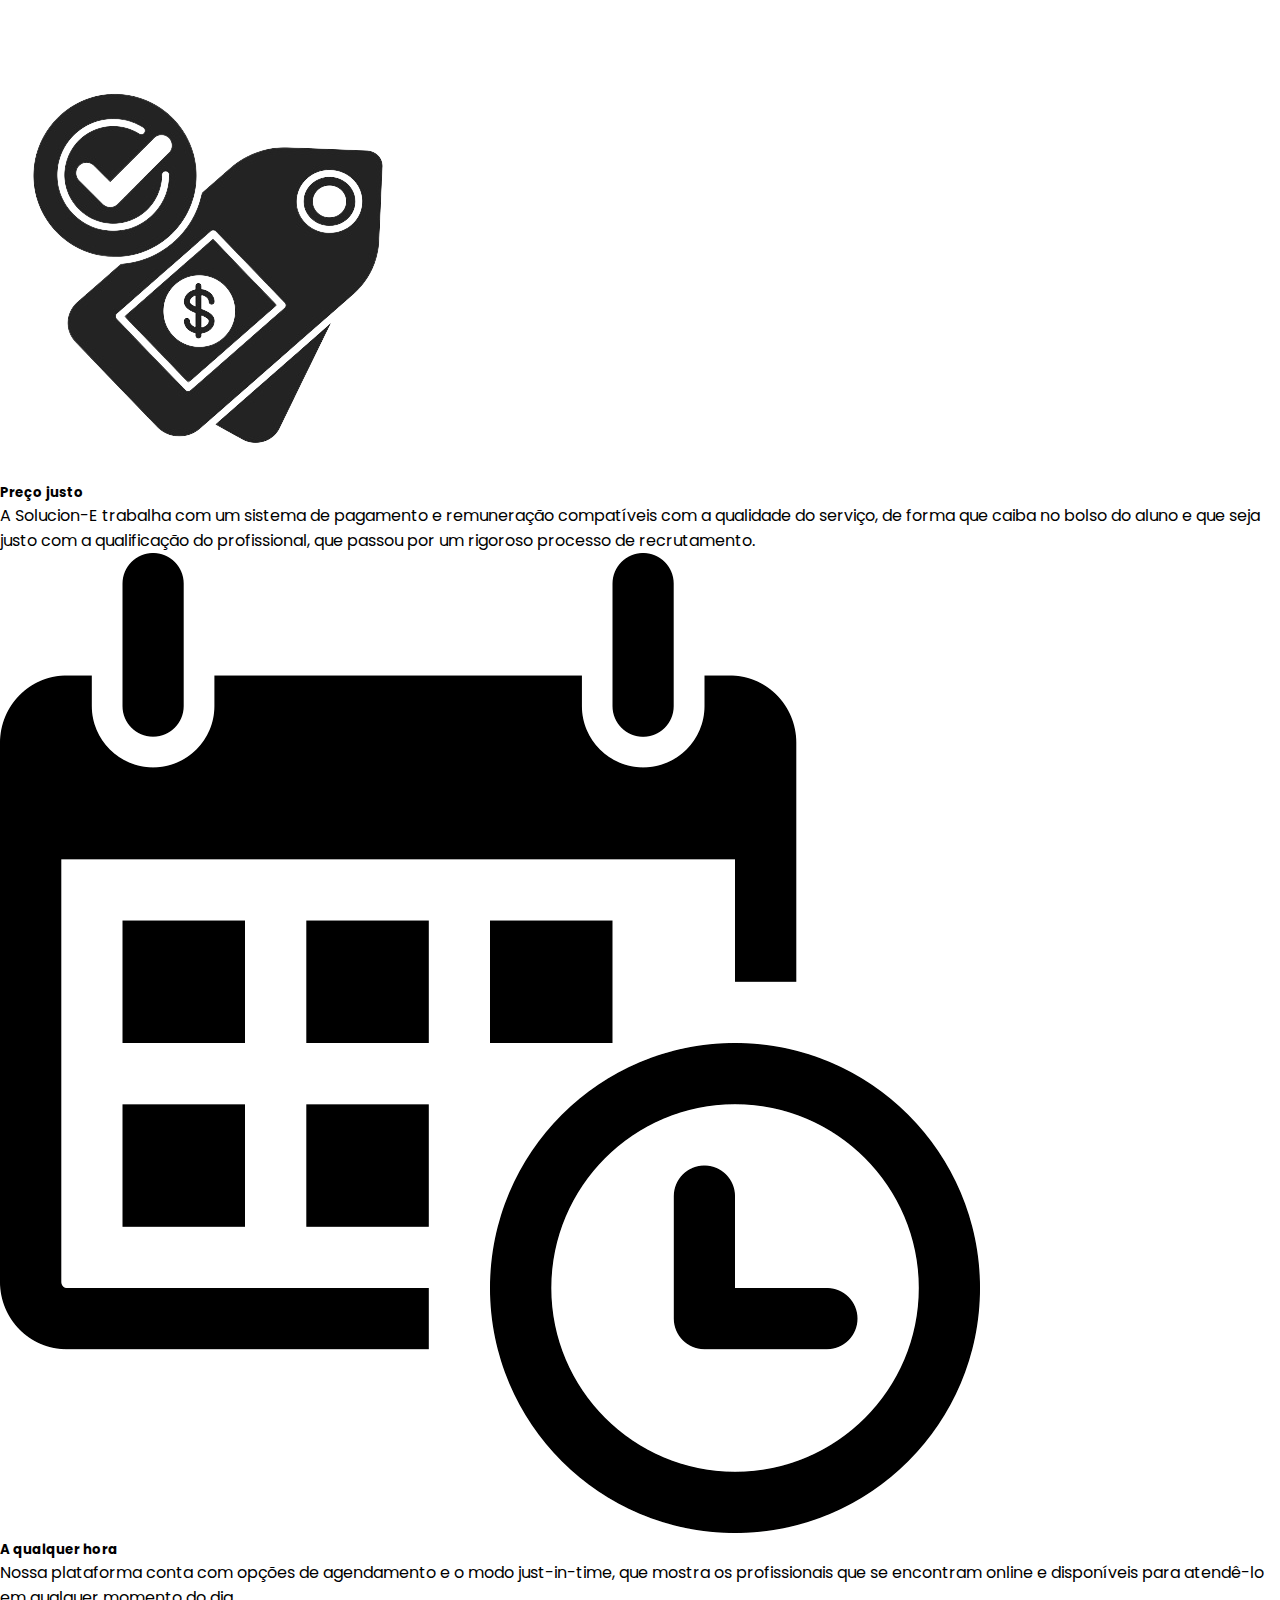
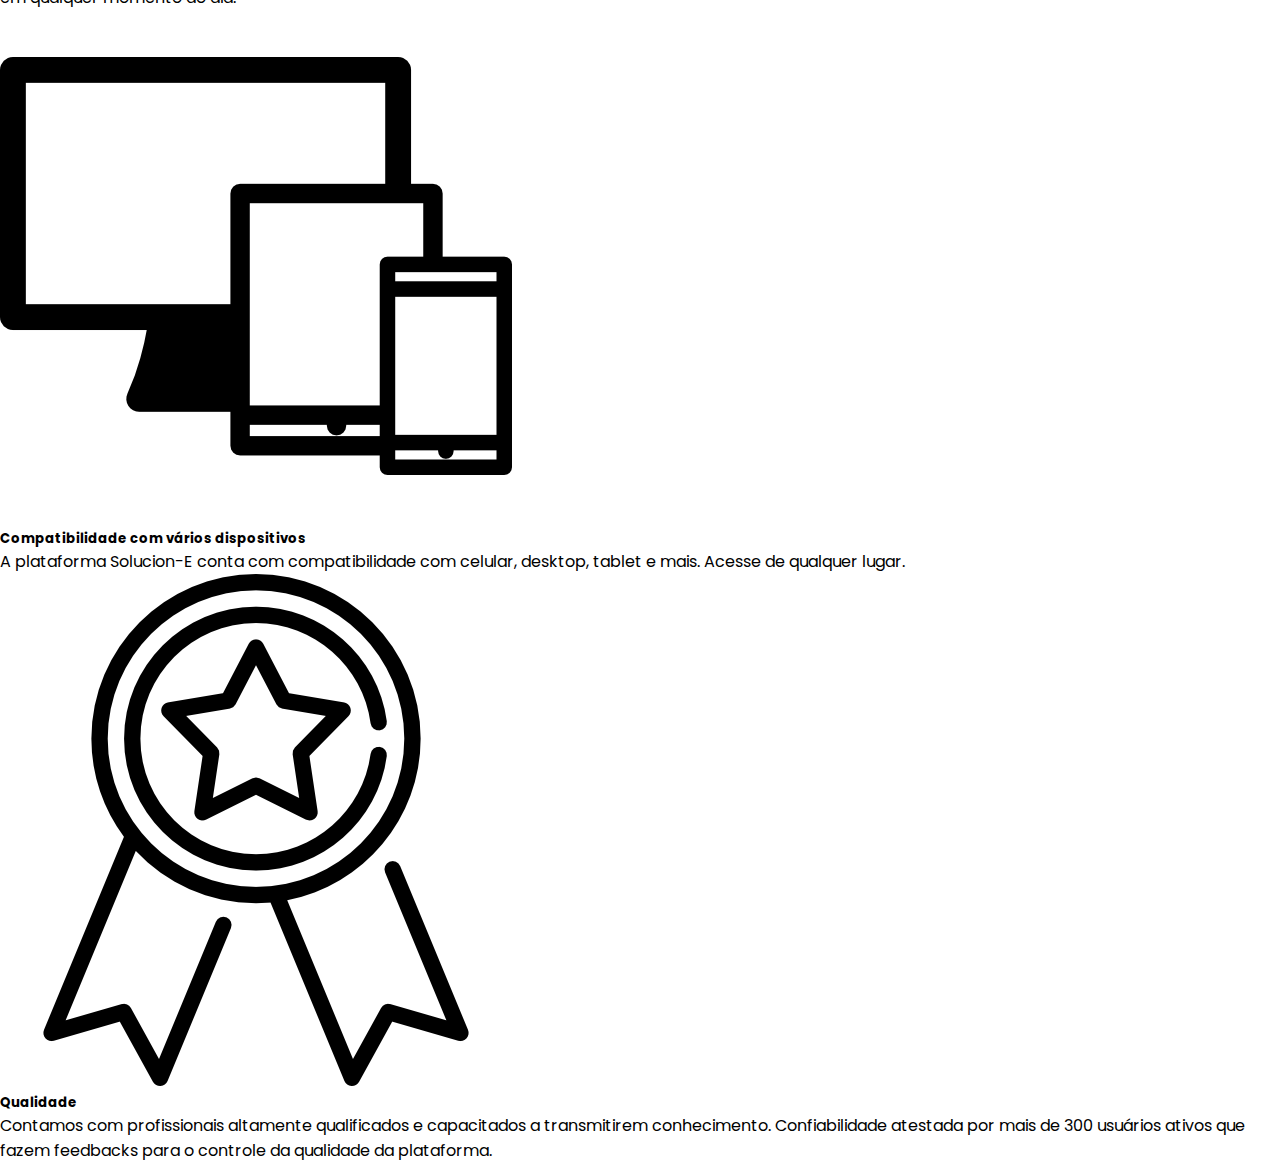
==== servicos.html @ 0e7aa6a8 "Merge pull request #4 from bruxvr/Bruna" ====
<!DOCTYPE html>
<html lang="pt-br">
<head>
    <meta charset="UTF-8">
    <meta http-equiv="X-UA-Compatible" content="IE=edge">
    <meta name="viewport" content="width=device-width, initial-scale=1.0">
    <link href="https://cdn.jsdelivr.net/npm/bootstrap@5.2.0-beta1/dist/css/bootstrap.min.css" rel="stylesheet" integrity="sha384-0evHe/X+R7YkIZDRvuzKMRqM+OrBnVFBL6DOitfPri4tjfHxaWutUpFmBp4vmVor" crossorigin="anonymous">
    <link rel="stylesheet" href="style.css">
    <title>Solucion-E: serviços</title>
</head>
<body>
    <header>

    </header>
    <main>
        <div class="row row-cols-1 row-cols-md-4 g-4">
            <div class="col">
              <div class="card h-100">
                <img src="./assets/preço.png" class="card-img-top" alt="...">
                <div class="card-body">
                  <h5 class="card-title">Preço justo</h5>
                  <p class="card-text">A Solucion-E trabalha com um sistema de pagamento e remuneração compatíveis com a qualidade do serviço, de forma que caiba no bolso do aluno e que seja justo com a qualificação do profissional, que passou por um rigoroso processo de recrutamento.</p>
                </div>
              </div>
            </div>
            <div class="col">
              <div class="card h-100">
                <img src="./assets/tempo.png" class="card-img-top" alt="...">
                <div class="card-body">
                  <h5 class="card-title">A qualquer hora</h5>
                  <p class="card-text">Nossa plataforma conta com opções de agendamento e o modo just-in-time, que mostra os profissionais que se encontram online e disponíveis para atendê-lo em qualquer momento do dia.</p>
                </div>
              </div>
            </div>
            <div class="col">
              <div class="card h-100">
                <img src="./assets/dispositivos.png" class="card-img-top" alt="...">
                <div class="card-body">
                  <h5 class="card-title">Compatibilidade com vários dispositivos</h5>
                  <p class="card-text">A plataforma Solucion-E conta com compatibilidade com celular, desktop, tablet e mais. Acesse de qualquer lugar.</p>
                </div>
              </div>
            </div>
            <div class="col">
              <div class="card h-100">
                <img src="./assets/qualidade.png" class="card-img-top" alt="...">
                <div class="card-body">
                  <h5 class="card-title">Qualidade</h5>
                  <p class="card-text">Contamos com profissionais altamente qualificados e capacitados a transmitirem conhecimento. Confiabilidade atestada por mais de 300 usuários ativos que fazem feedbacks para o controle da qualidade da plataforma.</p>
                </div>
              </div>
            </div>
          </div>
    </main>


    <footer>
    <script src="https://cdn.jsdelivr.net/npm/bootstrap@5.2.0-beta1/dist/js/bootstrap.bundle.min.js" integrity="sha384-pprn3073KE6tl6bjs2QrFaJGz5/SUsLqktiwsUTF55Jfv3qYSDhgCecCxMW52nD2" crossorigin="anonymous"></script>
    </footer>
</body>
</html>
---- style.css ----
@import url('https://fonts.googleapis.com/css2?family=Oswald:wght@400;700&family=Poppins:wght@300;400;500;600;700;800;900&family=Zen+Loop&display=swap');

*{
    margin: 0;
    padding: 0;
    box-sizing: border-box;
    font-family: "Poppins", sans-serif;
}

section{
    position: relative;
    width: 100%;
    min-height: 100vh;
    display: flex;
    flex-direction: column;
    justify-content: flex-start;
    background: url(./imagens/fundobranco.png);
    background-size:cover ;
    background-position: center;
}

header{
    position: relative;
    top: 0;
    width: 100%;
    padding: 30px 100px;
    display: flex;
    justify-content: space-between;
    align-items: center;
}

header .logo{
    position: relative;
    color: #000;
    font-size: 30px;
    text-decoration: none;
    text-transform: uppercase;
    font-weight: 800;
    letter-spacing: 1px;
}

header .navegacao a{
    color: #000;
    text-decoration: none;
    font-weight: 500;
    letter-spacing: 1px;
    padding: 2px 15px;
}

header .navegacao a:not(:last-child){
    margin-right: 30px;
  }
  
  header .navegacao a:hover{
    background: #fff;
  }
  
  .conteudo{
    max-width: 650px;
    margin: 60px 100px;
  }
  
  .conteudo .informacao h2{
    color: #226A80;
    font-size: 55px;
    text-transform: uppercase;
    font-weight: 800;
    letter-spacing: 2px;
    line-height: 60px;
    margin-bottom: 30px;
  }

  .conteudo .informacao h2 span{
    color: #fff;
    font-size: 50px;
    font-weight: 600;
  }
  
  .conteudo .informacao p{
    font-size: 16px;
    font-weight: 500;
    margin-bottom: 40px;
  }
  
  .conteudo .informacao-btn{
    color: #fff;
    background: #226A80;
    text-decoration: none;
    text-transform: uppercase;
    font-weight: 700;
    letter-spacing: 2px;
    padding: 10px 20px;
    border-radius: 5px;
}
  
  .conteudo .informacao-btn:hover{
    background: #0C4F60;
  }
  
  .icons{
    display: flex;
    justify-content: center;
    align-items: center;
    margin: auto;
  }
  
  .icons a{
    position: relative;
    color: #111;
    font-size: 40px;
    transition: 0.3s;
    transition-property: transform;
  }
  
  .icons a:not(:last-child){
    margin-right: 60px;
  }
  
  .icons a:hover{
    transform: scale(1.5);
  }
  
  #check{
    z-index: 3;
    display: none;
  }
  
  /* Responsive CSS */
  
  @media (max-width: 960px){
    header .navigation{
      display: none;
    }
  
    label{
      display: block;
      font-size: 25px;
      cursor: pointer;
      transition: 0.3s;
      transition-property: color;
    }
  
    label:hover{
      color: #fff;
    }
  
    label .close-btn{
      display: none;
    }
  
    #check:checked ~ header .navigation{
      z-index: 2;
      position: fixed;
      top: 0;
      bottom: 0;
      left: 0;
      right: 0;
      background: rgba(114, 223, 255, 0.9);
      display: flex;
      flex-direction: column;
      justify-content: center;
      align-items: center;
    }
  
    #check:checked ~  header .navigation a{
      font-weight: 700;
      margin-right: 0;
      margin-bottom: 50px;
      letter-spacing: 2px;
    }
  
    #check:checked ~ header label .close-btn{
      z-index: 2;
      position: fixed;
      display: block;
    }
  
    #check:checked ~ header label .menu-btn{
      display: none;
    }
  
    label .menu-btn{
      position: absolute;
    }
  
    header .logo{
      position: absolute;
      bottom: -6px;
    }
  
    .content .info h2{
      font-size: 45px;
      line-height: 50px;
    }
  
    .content .info h2 span{
      font-size: 40px;
      font-weight: 600;
    }
  
    .content .info p{
      font-size: 14px;
    }
  }
  
  @media (max-width: 560px){
    .content .info h2{
      font-size: 35px;
      line-height: 40px;
    }
  
    .content .info h2 span{
      font-size: 30px;
      font-weight: 600;
    }
  
    .content .info p{
      font-size: 14px;
    }
  }
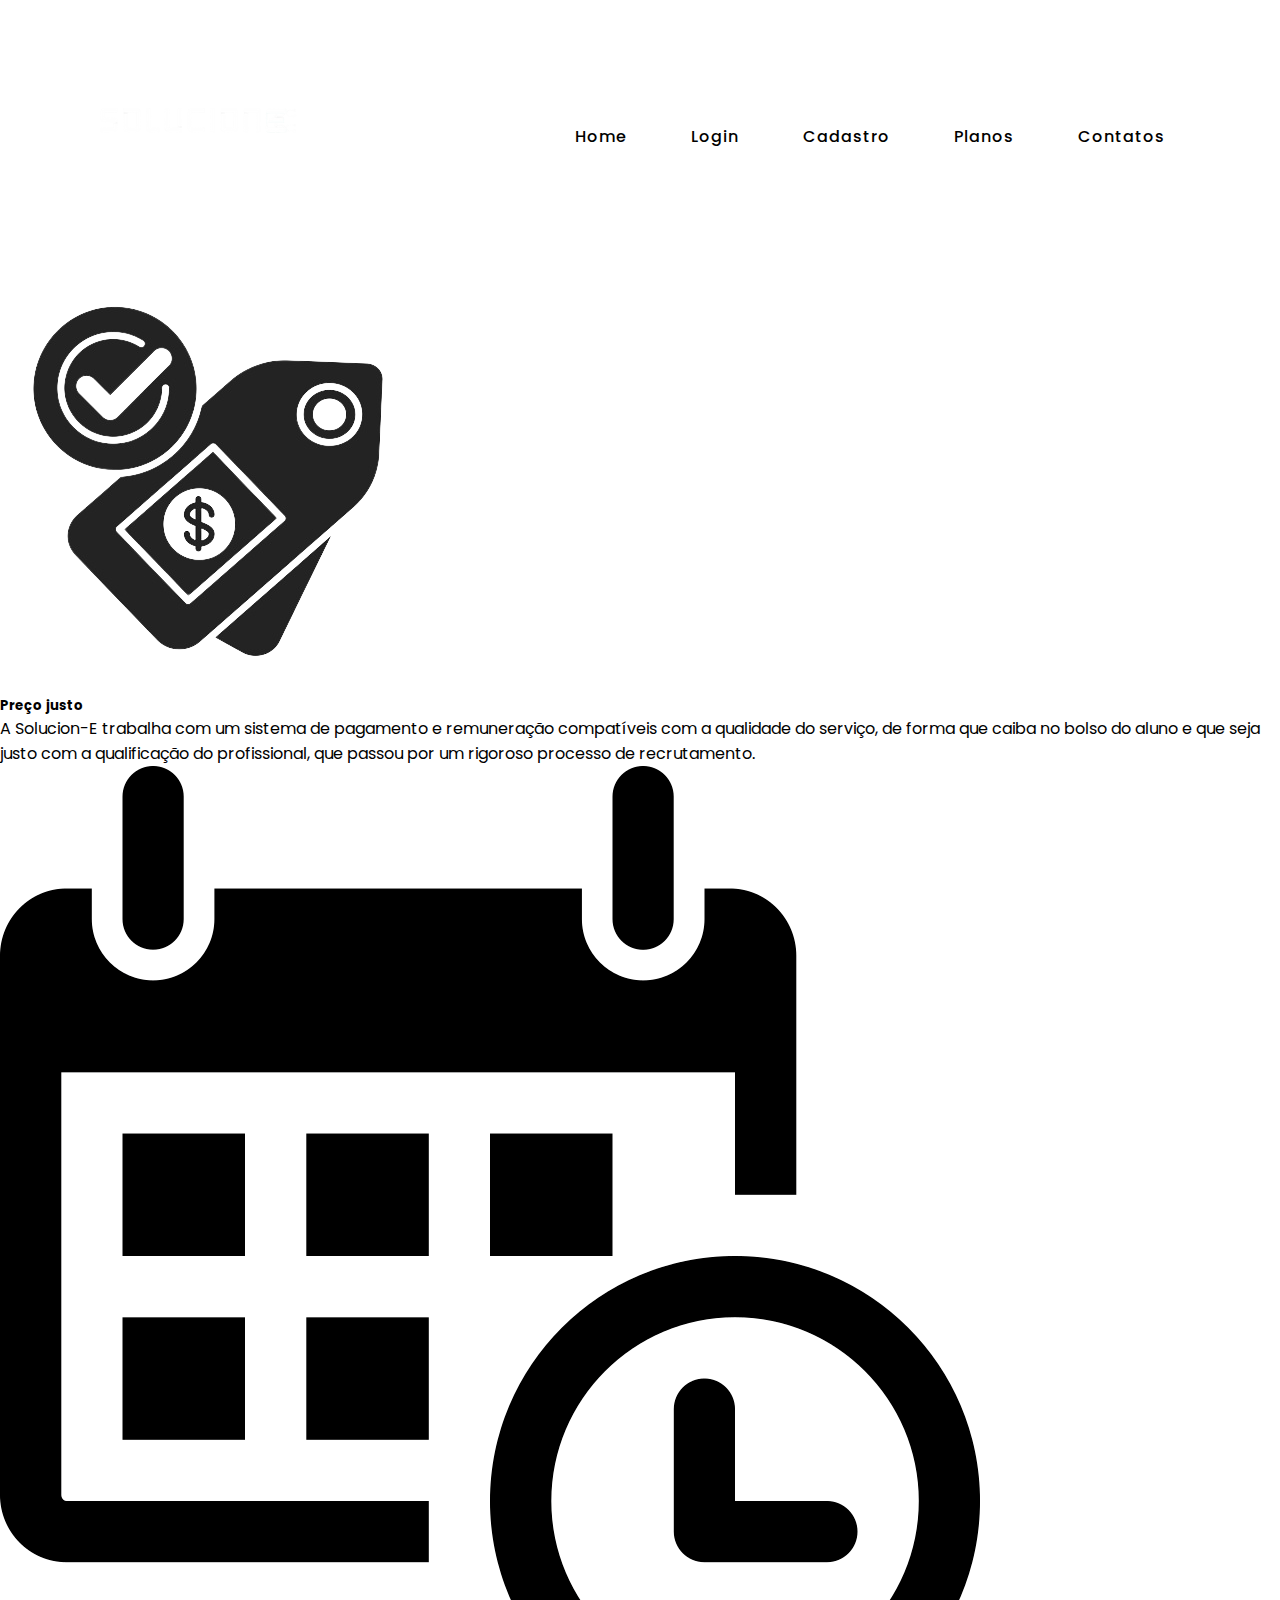
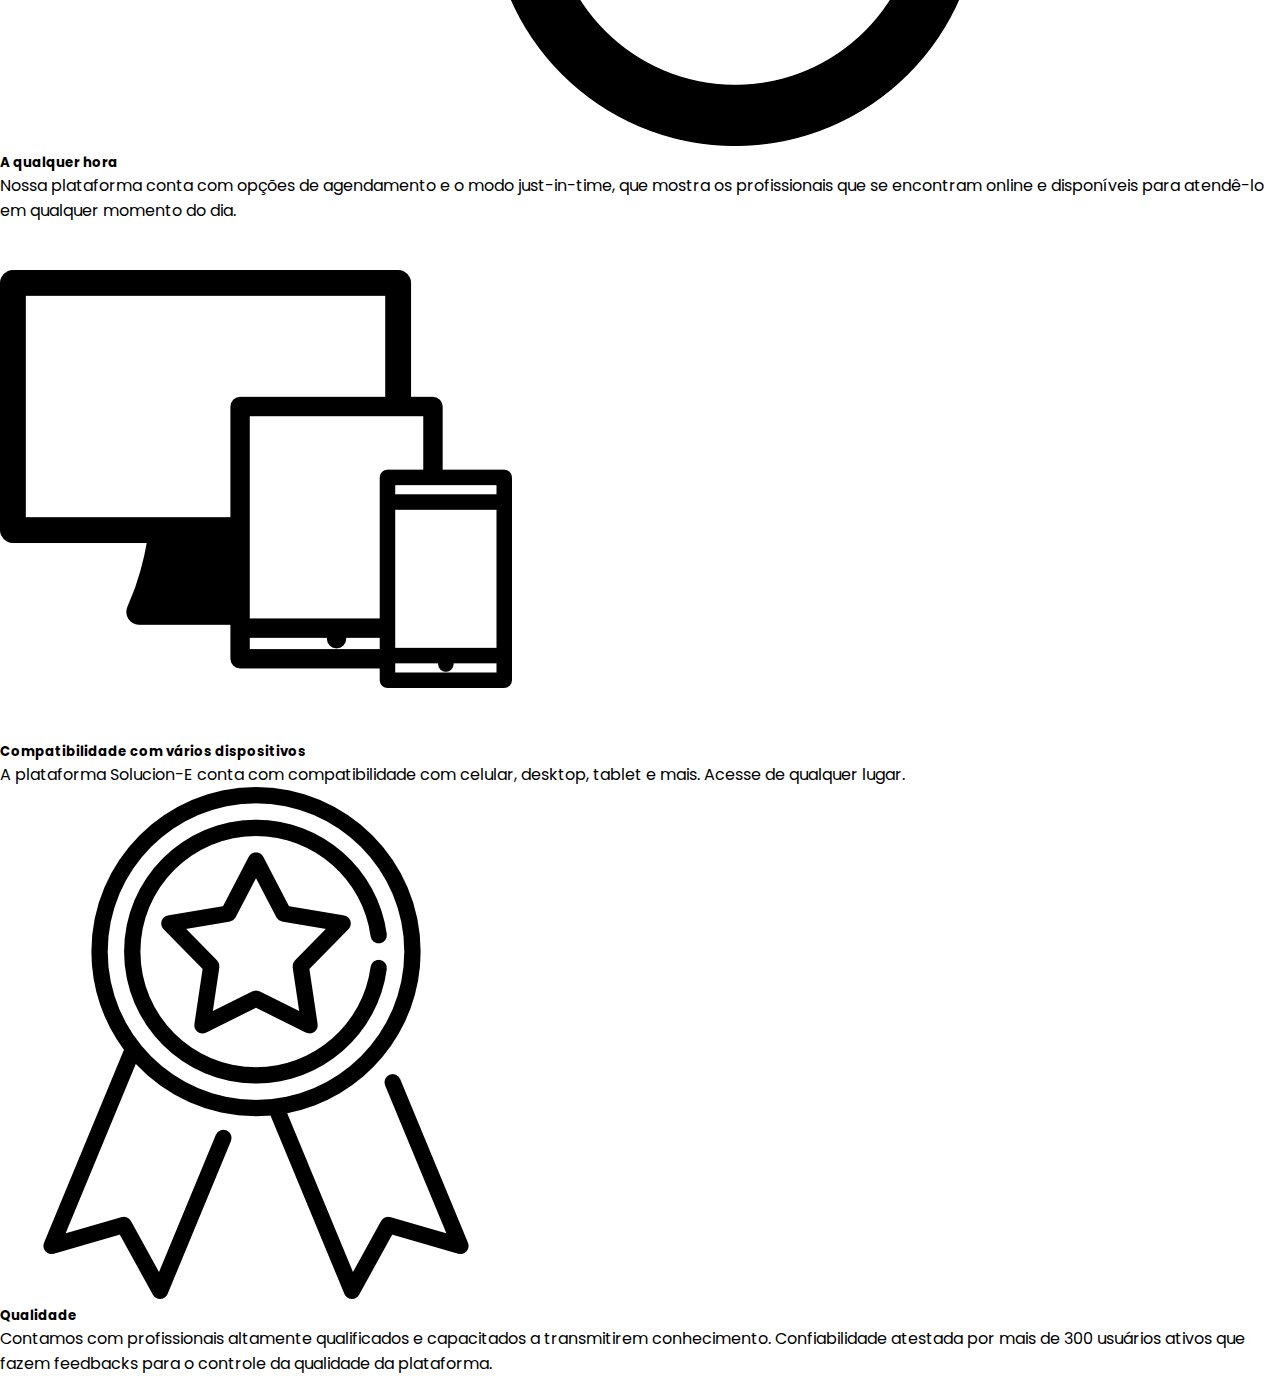
==== commit aee35f31: "adição de scroll bar" ====
--- a/servicos.html
+++ b/servicos.html
@@ -9,9 +9,16 @@
     <title>Solucion-E: serviços</title>
 </head>
 <body>
-    <header>
-
-    </header>
+  <header>
+    <h2><a href="#" class="logo"><img src="./imagens/logo.png" alt=""></a></h2>
+    <div class="navegacao">
+        <a href="">Home</a>
+        <a href="">Login</a>
+        <a href="">Cadastro</a>
+        <a href="">Planos</a>
+        <a href="">Contatos</a>
+    </div>
+</header>
     <main>
         <div class="row row-cols-1 row-cols-md-4 g-4">
             <div class="col">
--- a/style.css
+++ b/style.css
@@ -217,4 +217,32 @@
     .content .info p{
       font-size: 14px;
     }
-  }+  }
+
+  /*  página de serviços  */
+body main .card:hover {
+    background-color: #58B7D3;
+    color: white;
+    cursor: pointer;
+}
+
+/* scroll bar */
+/* width */
+::-webkit-scrollbar {
+  width: 10px;
+}
+
+/* Track */
+::-webkit-scrollbar-track {
+  background: #f1f1f1;
+}
+
+/* Handle */
+::-webkit-scrollbar-thumb {
+  background: #888;
+}
+
+/* Handle on hover */
+::-webkit-scrollbar-thumb:hover {
+  background: #555;
+}
